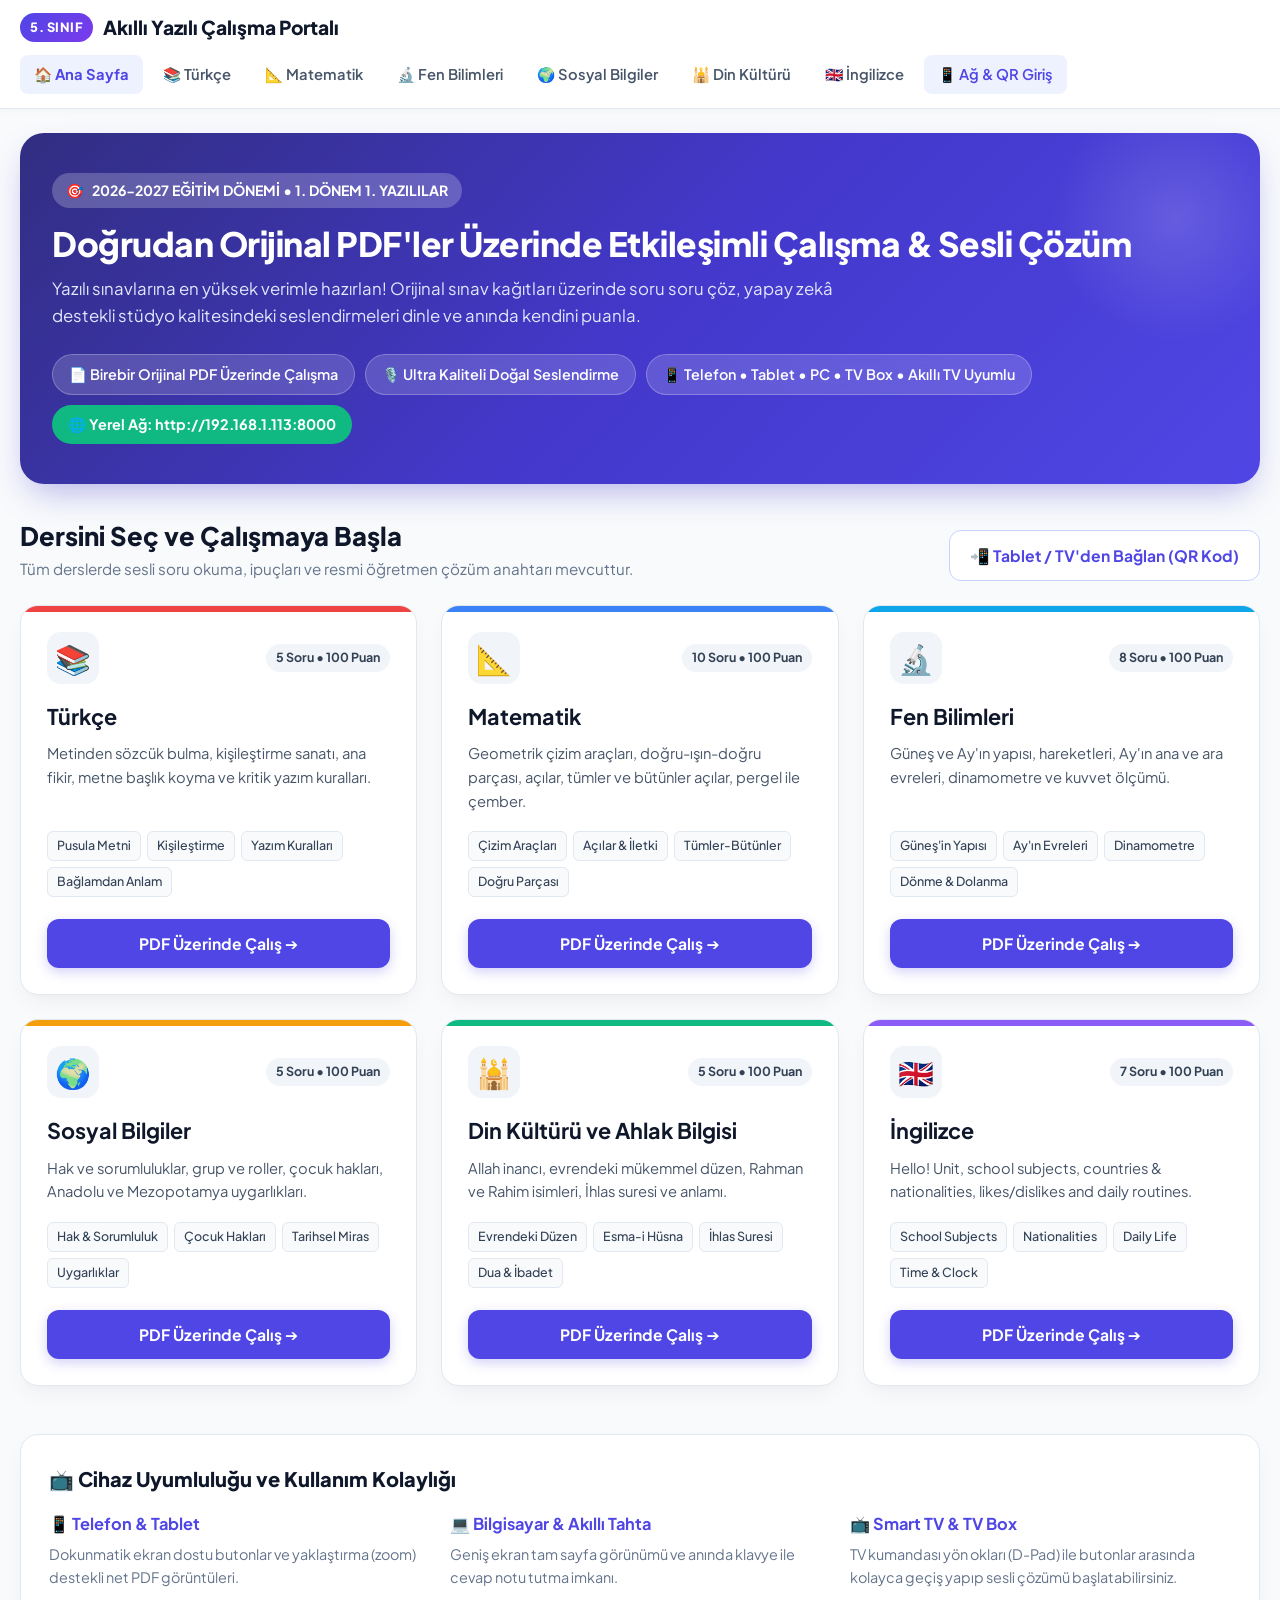
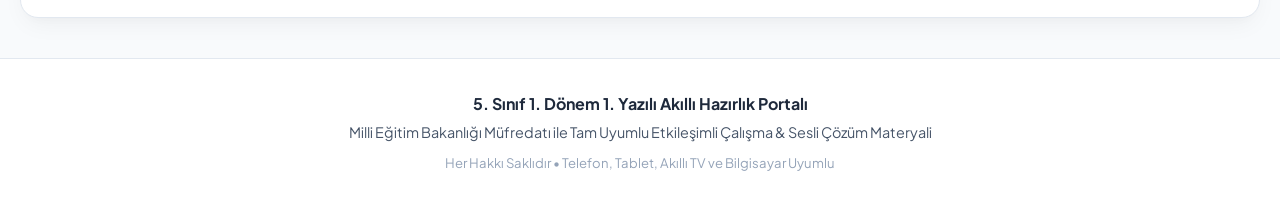
==== index.html @ d29bfb3f "Temiz ve ilk yukleme" ====
<!DOCTYPE html>
<html lang="tr">
<head>
  <meta charset="UTF-8">
  <meta name="viewport" content="width=device-width, initial-scale=1.0">
  <title>5. Sınıf 1. Dönem 1. Yazılı Akıllı Hazırlık Portalı</title>
  <link rel="stylesheet" href="assets/css/style.css">
  <link rel="preconnect" href="https://fonts.googleapis.com">
  <link rel="preconnect" href="https://fonts.gstatic.com" crossorigin>
  <link href="https://fonts.googleapis.com/css2?family=Plus+Jakarta+Sans:wght@400;500;600;700;800&display=swap" rel="stylesheet">
  <style>
    body {
      font-family: 'Plus Jakarta Sans', system-ui, sans-serif;
    }
  </style>
</head>
<body>

  <!-- Top Sticky Header -->
  <header class="site-header">
    <div class="nav-bar">
      <a href="index.html" class="brand-link">
        <span class="brand-badge">5. SINIF</span>
        <span>Akıllı Yazılı Çalışma Portalı</span>
      </a>
      <nav class="nav-links">
        <a href="index.html" class="nav-link active">🏠 Ana Sayfa</a>
        <a href="turkce.html" class="nav-link">📚 Türkçe</a>
        <a href="matematik.html" class="nav-link">📐 Matematik</a>
        <a href="fen-bilimleri.html" class="nav-link">🔬 Fen Bilimleri</a>
        <a href="sosyal-bilgiler.html" class="nav-link">🌍 Sosyal Bilgiler</a>
        <a href="din-kulturu.html" class="nav-link">🕌 Din Kültürü</a>
        <a href="ingilizce.html" class="nav-link">🇬🇧 İngilizce</a>
        <a href="qr_giris.html" class="nav-link" style="color: #4f46e5; background: #eef2ff;">📱 Ağ & QR Giriş</a>
      </nav>
    </div>
  </header>

  <main class="container">
    
    <!-- Hero Section -->
    <section class="hero">
      <div style="display: inline-flex; align-items: center; gap: 8px; background: rgba(255,255,255,0.22); padding: 6px 14px; border-radius: 20px; font-size: 0.88rem; font-weight: 700; margin-bottom: 14px;">
        <span>🎯</span> 2026-2027 EĞİTİM DÖNEMİ • 1. DÖNEM 1. YAZILILAR
      </div>
      <h1>Doğrudan Orijinal PDF'ler Üzerinde Etkileşimli Çalışma & Sesli Çözüm</h1>
      <p>Yazılı sınavlarına en yüksek verimle hazırlan! Orijinal sınav kağıtları üzerinde soru soru çöz, yapay zekâ destekli stüdyo kalitesindeki seslendirmeleri dinle ve anında kendini puanla.</p>
      
      <div class="hero-stats">
        <div class="stat-pill">📄 Birebir Orijinal PDF Üzerinde Çalışma</div>
        <div class="stat-pill">🎙️ Ultra Kaliteli Doğal Seslendirme</div>
        <div class="stat-pill">📱 Telefon • Tablet • PC • TV Box • Akıllı TV Uyumlu</div>
        <div class="stat-pill network">🌐 Yerel Ağ: http://192.168.1.113:8000</div>
      </div>
    </section>

    <!-- Subjects Section Title -->
    <div style="display: flex; justify-content: space-between; align-items: flex-end; margin-bottom: 24px; flex-wrap: wrap; gap: 12px;">
      <div>
        <h2 style="font-size: 1.6rem; color: #0f172a; font-weight: 800;">Dersini Seç ve Çalışmaya Başla</h2>
        <p style="color: #64748b; font-size: 0.95rem;">Tüm derslerde sesli soru okuma, ipuçları ve resmi öğretmen çözüm anahtarı mevcuttur.</p>
      </div>
      <a href="qr_giris.html" class="btn-start" style="background: white; color: #4f46e5; border: 1px solid #c7d2fe; box-shadow: none;">
        📲 Tablet / TV'den Bağlan (QR Kod)
      </a>
    </div>

    <!-- 6 Subject Cards Grid -->
    <div class="subject-grid">
      
      <!-- TÜRKÇE -->
      <div class="subject-card theme-turkce">
        <div class="card-top">
          <div class="card-icon">📚</div>
          <span class="card-badge">5 Soru • 100 Puan</span>
        </div>
        <h3>Türkçe</h3>
        <p>Metinden sözcük bulma, kişileştirme sanatı, ana fikir, metne başlık koyma ve kritik yazım kuralları.</p>
        <div class="topic-tags">
          <span class="tag">Pusula Metni</span>
          <span class="tag">Kişileştirme</span>
          <span class="tag">Yazım Kuralları</span>
          <span class="tag">Bağlamdan Anlam</span>
        </div>
        <a href="turkce.html" class="btn-start">PDF Üzerinde Çalış ➔</a>
      </div>

      <!-- MATEMATİK -->
      <div class="subject-card theme-mat">
        <div class="card-top">
          <div class="card-icon">📐</div>
          <span class="card-badge">10 Soru • 100 Puan</span>
        </div>
        <h3>Matematik</h3>
        <p>Geometrik çizim araçları, doğru-ışın-doğru parçası, açılar, tümler ve bütünler açılar, pergel ile çember.</p>
        <div class="topic-tags">
          <span class="tag">Çizim Araçları</span>
          <span class="tag">Açılar & İletki</span>
          <span class="tag">Tümler-Bütünler</span>
          <span class="tag">Doğru Parçası</span>
        </div>
        <a href="matematik.html" class="btn-start">PDF Üzerinde Çalış ➔</a>
      </div>

      <!-- FEN BİLİMLERİ -->
      <div class="subject-card theme-fen">
        <div class="card-top">
          <div class="card-icon">🔬</div>
          <span class="card-badge">8 Soru • 100 Puan</span>
        </div>
        <h3>Fen Bilimleri</h3>
        <p>Güneş ve Ay'ın yapısı, hareketleri, Ay'ın ana ve ara evreleri, dinamometre ve kuvvet ölçümü.</p>
        <div class="topic-tags">
          <span class="tag">Güneş'in Yapısı</span>
          <span class="tag">Ay'ın Evreleri</span>
          <span class="tag">Dinamometre</span>
          <span class="tag">Dönme & Dolanma</span>
        </div>
        <a href="fen-bilimleri.html" class="btn-start">PDF Üzerinde Çalış ➔</a>
      </div>

      <!-- SOSYAL BİLGİLER -->
      <div class="subject-card theme-sosyal">
        <div class="card-top">
          <div class="card-icon">🌍</div>
          <span class="card-badge">5 Soru • 100 Puan</span>
        </div>
        <h3>Sosyal Bilgiler</h3>
        <p>Hak ve sorumluluklar, grup ve roller, çocuk hakları, Anadolu ve Mezopotamya uygarlıkları.</p>
        <div class="topic-tags">
          <span class="tag">Hak & Sorumluluk</span>
          <span class="tag">Çocuk Hakları</span>
          <span class="tag">Tarihsel Miras</span>
          <span class="tag">Uygarlıklar</span>
        </div>
        <a href="sosyal-bilgiler.html" class="btn-start">PDF Üzerinde Çalış ➔</a>
      </div>

      <!-- DİN KÜLTÜRÜ -->
      <div class="subject-card theme-din">
        <div class="card-top">
          <div class="card-icon">🕌</div>
          <span class="card-badge">5 Soru • 100 Puan</span>
        </div>
        <h3>Din Kültürü ve Ahlak Bilgisi</h3>
        <p>Allah inancı, evrendeki mükemmel düzen, Rahman ve Rahim isimleri, İhlas suresi ve anlamı.</p>
        <div class="topic-tags">
          <span class="tag">Evrendeki Düzen</span>
          <span class="tag">Esma-i Hüsna</span>
          <span class="tag">İhlas Suresi</span>
          <span class="tag">Dua & İbadet</span>
        </div>
        <a href="din-kulturu.html" class="btn-start">PDF Üzerinde Çalış ➔</a>
      </div>

      <!-- İNGİLİZCE -->
      <div class="subject-card theme-ingilizce">
        <div class="card-top">
          <div class="card-icon">🇬🇧</div>
          <span class="card-badge">7 Soru • 100 Puan</span>
        </div>
        <h3>İngilizce</h3>
        <p>Hello! Unit, school subjects, countries & nationalities, likes/dislikes and daily routines.</p>
        <div class="topic-tags">
          <span class="tag">School Subjects</span>
          <span class="tag">Nationalities</span>
          <span class="tag">Daily Life</span>
          <span class="tag">Time & Clock</span>
        </div>
        <a href="ingilizce.html" class="btn-start">PDF Üzerinde Çalış ➔</a>
      </div>

    </div>

    <!-- Quick Features & Device Guidance Banner -->
    <div style="background: white; border-radius: 18px; padding: 28px; border: 1px solid #e2e8f0; margin-bottom: 40px; box-shadow: var(--card-shadow);">
      <h3 style="font-size: 1.25rem; color: #0f172a; margin-bottom: 16px; font-weight: 800;">📺 Cihaz Uyumluluğu ve Kullanım Kolaylığı</h3>
      <div style="display: grid; grid-template-columns: repeat(auto-fit, minmax(240px, 1fr)); gap: 20px;">
        <div>
          <h4 style="font-size: 1.02rem; color: #4f46e5; margin-bottom: 6px;">📱 Telefon & Tablet</h4>
          <p style="font-size: 0.9rem; color: #64748b;">Dokunmatik ekran dostu butonlar ve yaklaştırma (zoom) destekli net PDF görüntüleri.</p>
        </div>
        <div>
          <h4 style="font-size: 1.02rem; color: #4f46e5; margin-bottom: 6px;">💻 Bilgisayar & Akıllı Tahta</h4>
          <p style="font-size: 0.9rem; color: #64748b;">Geniş ekran tam sayfa görünümü ve anında klavye ile cevap notu tutma imkanı.</p>
        </div>
        <div>
          <h4 style="font-size: 1.02rem; color: #4f46e5; margin-bottom: 6px;">📺 Smart TV & TV Box</h4>
          <p style="font-size: 0.9rem; color: #64748b;">TV kumandası yön okları (D-Pad) ile butonlar arasında kolayca geçiş yapıp sesli çözümü başlatabilirsiniz.</p>
        </div>
      </div>
    </div>

  </main>

  <!-- Site Footer -->
  <footer class="site-footer">
    <div class="container">
      <p style="font-weight: 700; color: #1e293b; font-size: 1rem;">5. Sınıf 1. Dönem 1. Yazılı Akıllı Hazırlık Portalı</p>
      <p style="margin-top: 4px;">Milli Eğitim Bakanlığı Müfredatı ile Tam Uyumlu Etkileşimli Çalışma & Sesli Çözüm Materyali</p>
      <p style="margin-top: 8px; font-size: 0.82rem; color: #94a3b8;">Her Hakkı Saklıdır • Telefon, Tablet, Akıllı TV ve Bilgisayar Uyumlu</p>
    </div>
  </footer>

</body>
</html>
---- assets/css/style.css ----
/* Modern, Responsive & Universal Study Portal Styling (Mobile, Tablet, Desktop, Smart TV / TV Box) */
:root {
  --primary: #4f46e5;
  --primary-hover: #4338ca;
  --primary-light: #eef2ff;
  --slate-900: #0f172a;
  --slate-800: #1e293b;
  --slate-700: #334155;
  --slate-600: #475569;
  --slate-400: #94a3b8;
  --slate-200: #e2e8f0;
  --slate-100: #f1f5f9;
  --slate-50: #f8fafc;
  --success: #10b981;
  --success-dark: #059669;
  --warning: #f59e0b;
  --danger: #ef4444;
  --card-shadow: 0 10px 25px -5px rgba(0, 0, 0, 0.05), 0 8px 10px -6px rgba(0, 0, 0, 0.02);
  --card-shadow-hover: 0 20px 30px -10px rgba(79, 70, 229, 0.15), 0 10px 15px -5px rgba(0, 0, 0, 0.04);
  --radius-lg: 18px;
  --radius-md: 12px;
  --radius-sm: 8px;
}

* {
  box-sizing: border-box;
  margin: 0;
  padding: 0;
  -webkit-tap-highlight-color: transparent;
}

body {
  font-family: system-ui, -apple-system, BlinkMacSystemFont, 'Segoe UI', Roboto, Helvetica, Arial, sans-serif;
  background: #f8fafc;
  color: var(--slate-800);
  line-height: 1.6;
  min-height: 100vh;
  display: flex;
  flex-direction: column;
}

/* TV & Keyboard Focus styling */
a:focus-visible, button:focus-visible, textarea:focus-visible, input:focus-visible {
  outline: 4px solid #6366f1 !important;
  outline-offset: 3px !important;
  transform: scale(1.02);
  transition: transform 0.15s ease;
}

/* Container */
.container {
  width: 100%;
  max-width: 1280px;
  margin: 0 auto;
  padding: 0 20px;
}

/* Header */
.site-header {
  background: #ffffff;
  border-bottom: 1px solid var(--slate-200);
  position: sticky;
  top: 0;
  z-index: 100;
  box-shadow: 0 2px 8px rgba(0,0,0,0.03);
  backdrop-filter: blur(8px);
}

.nav-bar {
  display: flex;
  align-items: center;
  justify-content: space-between;
  padding: 12px 20px;
  max-width: 1280px;
  margin: 0 auto;
  flex-wrap: wrap;
  gap: 12px;
}

.brand-link {
  display: flex;
  align-items: center;
  gap: 10px;
  text-decoration: none;
  font-size: 1.2rem;
  font-weight: 800;
  color: var(--slate-900);
}

.brand-badge {
  background: linear-gradient(135deg, #4f46e5, #7c3aed);
  color: white;
  padding: 4px 10px;
  border-radius: 20px;
  font-size: 0.8rem;
  font-weight: 800;
  letter-spacing: 0.5px;
}

.nav-links {
  display: flex;
  align-items: center;
  gap: 6px;
  overflow-x: auto;
  padding-bottom: 2px;
  max-width: 100%;
}

.nav-link {
  text-decoration: none;
  color: var(--slate-600);
  padding: 8px 14px;
  border-radius: var(--radius-sm);
  font-weight: 600;
  font-size: 0.92rem;
  transition: all 0.2s ease;
  white-space: nowrap;
  display: inline-flex;
  align-items: center;
  gap: 6px;
}

.nav-link:hover {
  background: var(--slate-100);
  color: var(--primary);
}

.nav-link.active {
  background: var(--primary-light);
  color: var(--primary);
  font-weight: 700;
}

/* Hero Section */
.hero {
  background: linear-gradient(135deg, #312e81 0%, #4338ca 50%, #4f46e5 100%);
  color: white;
  border-radius: 24px;
  padding: 40px 32px;
  margin: 24px 0 32px;
  box-shadow: 0 15px 35px -10px rgba(67, 56, 202, 0.4);
  position: relative;
  overflow: hidden;
}

.hero::after {
  content: '';
  position: absolute;
  top: -40px;
  right: -40px;
  width: 250px;
  height: 250px;
  background: radial-gradient(circle, rgba(255,255,255,0.15) 0%, transparent 70%);
  border-radius: 50%;
  pointer-events: none;
}

.hero h1 {
  font-size: 2.1rem;
  font-weight: 800;
  line-height: 1.25;
  margin-bottom: 12px;
  letter-spacing: -0.5px;
}

.hero p {
  font-size: 1.05rem;
  color: #e0e7ff;
  max-width: 800px;
  line-height: 1.6;
}

.hero-stats {
  display: flex;
  flex-wrap: wrap;
  gap: 10px;
  margin-top: 24px;
}

.stat-pill {
  background: rgba(255, 255, 255, 0.16);
  border: 1px solid rgba(255, 255, 255, 0.25);
  backdrop-filter: blur(10px);
  padding: 8px 16px;
  border-radius: 30px;
  font-size: 0.9rem;
  font-weight: 600;
  display: flex;
  align-items: center;
  gap: 6px;
}

.stat-pill.network {
  background: #10b981;
  color: white;
  border: none;
  font-weight: 700;
}

/* Subject Grid */
.subject-grid {
  display: grid;
  grid-template-columns: repeat(auto-fit, minmax(340px, 1fr));
  gap: 24px;
  margin-bottom: 48px;
}

.subject-card {
  background: white;
  border-radius: var(--radius-lg);
  padding: 26px;
  border: 1px solid var(--slate-200);
  box-shadow: var(--card-shadow);
  display: flex;
  flex-direction: column;
  transition: all 0.25s cubic-bezier(0.16, 1, 0.3, 1);
  position: relative;
  overflow: hidden;
}

.subject-card::before {
  content: '';
  position: absolute;
  top: 0;
  left: 0;
  right: 0;
  height: 6px;
  background: var(--primary);
}

.subject-card.theme-fen::before { background: #0ea5e9; }
.subject-card.theme-mat::before { background: #3b82f6; }
.subject-card.theme-turkce::before { background: #ef4444; }
.subject-card.theme-sosyal::before { background: #f59e0b; }
.subject-card.theme-din::before { background: #10b981; }
.subject-card.theme-ingilizce::before { background: #8b5cf6; }

.subject-card:hover {
  transform: translateY(-5px);
  box-shadow: var(--card-shadow-hover);
  border-color: #cbd5e1;
}

.card-top {
  display: flex;
  align-items: center;
  justify-content: space-between;
  margin-bottom: 16px;
}

.card-icon {
  width: 52px;
  height: 52px;
  border-radius: 14px;
  background: var(--slate-100);
  display: flex;
  align-items: center;
  justify-content: center;
  font-size: 1.8rem;
}

.card-badge {
  background: var(--slate-100);
  color: var(--slate-700);
  padding: 4px 10px;
  border-radius: 20px;
  font-size: 0.78rem;
  font-weight: 700;
}

.subject-card h3 {
  font-size: 1.35rem;
  color: var(--slate-900);
  margin-bottom: 8px;
  font-weight: 700;
}

.subject-card p {
  color: var(--slate-600);
  font-size: 0.92rem;
  margin-bottom: 18px;
  flex-grow: 1;
}

.topic-tags {
  display: flex;
  flex-wrap: wrap;
  gap: 6px;
  margin-bottom: 22px;
}

.tag {
  background: var(--slate-50);
  border: 1px solid var(--slate-200);
  padding: 4px 9px;
  border-radius: 6px;
  font-size: 0.78rem;
  color: var(--slate-700);
  font-weight: 500;
}

.btn-start {
  display: inline-flex;
  align-items: center;
  justify-content: center;
  gap: 8px;
  background: var(--primary);
  color: white;
  text-decoration: none;
  padding: 12px 20px;
  border-radius: var(--radius-md);
  font-weight: 700;
  font-size: 0.98rem;
  transition: all 0.2s ease;
  box-shadow: 0 4px 12px rgba(79, 70, 229, 0.25);
}

.btn-start:hover {
  background: var(--primary-hover);
  transform: translateY(-1px);
  box-shadow: 0 6px 16px rgba(79, 70, 229, 0.35);
}

/* Master Audio Bar */
.audio-bar {
  background: white;
  border-radius: var(--radius-lg);
  padding: 16px 24px;
  margin-bottom: 24px;
  border: 1px solid var(--slate-200);
  box-shadow: var(--card-shadow);
  display: flex;
  align-items: center;
  justify-content: space-between;
  flex-wrap: wrap;
  gap: 16px;
}

.audio-bar.speaking {
  border-color: #6366f1;
  background: linear-gradient(to right, #ffffff, #f5f3ff);
}

.audio-bar-info {
  display: flex;
  align-items: center;
  gap: 14px;
}

.audio-icon-pulse {
  width: 44px;
  height: 44px;
  border-radius: 12px;
  background: var(--primary-light);
  color: var(--primary);
  display: flex;
  align-items: center;
  justify-content: center;
  font-size: 1.4rem;
}

.audio-controls {
  display: flex;
  align-items: center;
  gap: 8px;
  flex-wrap: wrap;
}

.btn-audio {
  background: var(--slate-100);
  color: var(--slate-800);
  border: 1px solid var(--slate-200);
  padding: 9px 16px;
  border-radius: var(--radius-sm);
  font-weight: 600;
  font-size: 0.88rem;
  cursor: pointer;
  transition: all 0.15s ease;
  display: inline-flex;
  align-items: center;
  gap: 6px;
}

.btn-audio:hover {
  background: var(--slate-200);
}

.btn-audio.primary {
  background: var(--primary);
  color: white;
  border-color: var(--primary);
}

.btn-audio.primary:hover {
  background: var(--primary-hover);
}

/* Tabs */
.tabs-nav {
  display: flex;
  gap: 8px;
  border-bottom: 2px solid var(--slate-200);
  margin-bottom: 24px;
  overflow-x: auto;
}

.tab-btn {
  background: none;
  border: none;
  padding: 12px 20px;
  font-size: 1rem;
  font-weight: 700;
  color: var(--slate-600);
  cursor: pointer;
  position: relative;
  transition: all 0.2s ease;
  white-space: nowrap;
}

.tab-btn:hover {
  color: var(--primary);
}

.tab-btn.active {
  color: var(--primary);
}

.tab-btn.active::after {
  content: '';
  position: absolute;
  bottom: -2px;
  left: 0;
  right: 0;
  height: 3px;
  background: var(--primary);
  border-radius: 3px 3px 0 0;
}

.tab-pane {
  display: none;
}

.tab-pane.active {
  display: block;
}

/* Lesson Header & Score Box */
.lesson-header {
  display: flex;
  align-items: center;
  justify-content: space-between;
  margin: 24px 0;
  flex-wrap: wrap;
  gap: 16px;
}

.lesson-info h1 {
  font-size: 1.8rem;
  font-weight: 800;
  color: var(--slate-900);
  display: flex;
  align-items: center;
  gap: 10px;
}

.lesson-info p {
  color: var(--slate-600);
  font-size: 0.95rem;
  margin-top: 4px;
}

.score-box {
  background: white;
  border: 1px solid var(--slate-200);
  border-radius: var(--radius-md);
  padding: 12px 20px;
  text-align: center;
  box-shadow: var(--card-shadow);
  min-width: 140px;
}

.score-val {
  font-size: 1.8rem;
  font-weight: 800;
  color: var(--primary);
  line-height: 1;
}

.score-lbl {
  font-size: 0.78rem;
  font-weight: 600;
  color: var(--slate-600);
  margin-top: 4px;
}

/* PDF INTERACTIVE VIEWER & OVERLAY */
.interactive-pdf-container {
  display: flex;
  flex-direction: column;
  gap: 36px;
  margin-bottom: 40px;
}

.pdf-interactive-page {
  background: white;
  border-radius: var(--radius-lg);
  border: 1px solid var(--slate-200);
  box-shadow: 0 10px 30px rgba(0,0,0,0.06);
  overflow: hidden;
}

.page-banner {
  background: var(--slate-900);
  color: white;
  padding: 12px 20px;
  display: flex;
  justify-content: space-between;
  align-items: center;
  font-weight: 700;
  font-size: 0.95rem;
}

.pdf-image-wrap {
  position: relative;
  width: 100%;
  background: #f1f5f9;
  text-align: center;
  line-height: 0;
}

.pdf-image-wrap img {
  width: 100%;
  height: auto;
  display: block;
  user-select: none;
}

/* Question Action Strip under/on PDF */
.pdf-question-controls {
  background: #ffffff;
  border-top: 1px solid var(--slate-200);
  padding: 16px 20px;
  display: flex;
  flex-direction: column;
  gap: 12px;
}

.q-strip-header {
  display: flex;
  align-items: center;
  justify-content: space-between;
  flex-wrap: wrap;
  gap: 8px;
}

.q-strip-title {
  font-size: 1.05rem;
  font-weight: 700;
  color: var(--slate-900);
  display: flex;
  align-items: center;
  gap: 8px;
}

.q-strip-actions {
  display: flex;
  align-items: center;
  gap: 8px;
  flex-wrap: wrap;
}

.btn-q-action {
  background: var(--slate-100);
  color: var(--slate-700);
  border: 1px solid var(--slate-200);
  padding: 8px 14px;
  border-radius: 8px;
  font-size: 0.88rem;
  font-weight: 600;
  cursor: pointer;
  transition: all 0.15s ease;
  display: inline-flex;
  align-items: center;
  gap: 6px;
}

.btn-q-action:hover {
  background: var(--slate-200);
  color: var(--slate-900);
}

.btn-q-action.audio-play {
  background: #eef2ff;
  color: #4f46e5;
  border-color: #c7d2fe;
}

.btn-q-action.audio-play:hover {
  background: #e0e7ff;
}

.btn-q-action.solution-btn {
  background: #ecfdf5;
  color: #059669;
  border-color: #a7f3d0;
}

.btn-q-action.solution-btn:hover {
  background: #d1fae5;
}

.student-input-box {
  width: 100%;
  padding: 12px 14px;
  border-radius: 8px;
  border: 1px solid var(--slate-300);
  font-family: inherit;
  font-size: 0.95rem;
  background: var(--slate-50);
  resize: vertical;
  min-height: 50px;
}

.student-input-box:focus {
  background: white;
  border-color: var(--primary);
}

.q-solution-reveal {
  display: none;
  background: #f0fdf4;
  border: 1px solid #bbf7d0;
  border-radius: 8px;
  padding: 14px 18px;
  color: #166534;
  font-size: 0.92rem;
  line-height: 1.6;
}

.q-solution-reveal.show {
  display: block;
  animation: fadeIn 0.2s ease-in;
}

@keyframes fadeIn {
  from { opacity: 0; transform: translateY(-4px); }
  to { opacity: 1; transform: translateY(0); }
}

/* Question Cards (Traditional View) */
.question-card {
  background: white;
  border-radius: var(--radius-lg);
  border: 1px solid var(--slate-200);
  padding: 24px;
  margin-bottom: 24px;
  box-shadow: var(--card-shadow);
  transition: border-color 0.2s ease;
}

.question-card.active-reading {
  border-color: var(--primary);
  box-shadow: 0 0 0 3px rgba(79, 70, 229, 0.15);
}

.q-header {
  display: flex;
  justify-content: space-between;
  align-items: center;
  margin-bottom: 12px;
}

.q-badge {
  background: var(--primary-light);
  color: var(--primary);
  padding: 4px 12px;
  border-radius: 20px;
  font-size: 0.82rem;
  font-weight: 700;
}

.q-points {
  font-weight: 700;
  color: var(--slate-600);
  font-size: 0.88rem;
}

.q-text {
  font-size: 1.05rem;
  color: var(--slate-800);
  margin-bottom: 16px;
  line-height: 1.6;
}

.q-actions {
  display: flex;
  gap: 8px;
  flex-wrap: wrap;
  margin-top: 14px;
}

.btn-q {
  padding: 8px 14px;
  border-radius: var(--radius-sm);
  font-weight: 600;
  font-size: 0.86rem;
  border: 1px solid var(--slate-200);
  background: var(--slate-100);
  cursor: pointer;
  transition: all 0.15s ease;
}

.btn-q:hover {
  background: var(--slate-200);
}

.btn-q-audio {
  background: var(--primary-light);
  color: var(--primary);
  border-color: #c7d2fe;
}

.solution-box {
  display: none;
  background: #f0fdf4;
  border: 1px solid #bbf7d0;
  border-radius: 8px;
  padding: 14px;
  margin-top: 14px;
  color: #166534;
}

.solution-box.show {
  display: block;
}

.hint-box {
  display: none;
  background: #fffbeb;
  border: 1px solid #fde68a;
  border-radius: 8px;
  padding: 12px;
  margin-top: 12px;
  color: #92400e;
  font-size: 0.9rem;
}

.hint-box.show {
  display: block;
}

.self-grading {
  display: flex;
  align-items: center;
  gap: 8px;
  margin-top: 16px;
  padding-top: 14px;
  border-top: 1px dashed var(--slate-200);
  font-size: 0.88rem;
}

.grade-btn {
  border: 1px solid var(--slate-300);
  background: white;
  padding: 6px 12px;
  border-radius: 6px;
  font-weight: 600;
  cursor: pointer;
}

.grade-btn.full:hover, .grade-btn.active-full {
  background: #ecfdf5;
  color: #059669;
  border-color: #10b981;
}

.grade-btn.half:hover, .grade-btn.active-half {
  background: #fffbeb;
  color: #d97706;
  border-color: #f59e0b;
}

.grade-btn.zero:hover, .grade-btn.active-zero {
  background: #fef2f2;
  color: #dc2626;
  border-color: #ef4444;
}

/* Summary Cards */
.summary-cards {
  display: flex;
  flex-direction: column;
  gap: 16px;
}

.summary-card {
  background: white;
  border-radius: var(--radius-md);
  border: 1px solid var(--slate-200);
  padding: 20px;
  box-shadow: var(--card-shadow);
}

.summary-card h4 {
  color: var(--primary);
  margin-bottom: 10px;
  font-size: 1.1rem;
}

.summary-card ul {
  padding-left: 20px;
  display: flex;
  flex-direction: column;
  gap: 8px;
  font-size: 0.95rem;
}

/* Modals */
.modal-overlay {
  position: fixed;
  inset: 0;
  background: rgba(15, 23, 42, 0.6);
  backdrop-filter: blur(4px);
  display: none;
  align-items: center;
  justify-content: center;
  z-index: 1000;
  padding: 20px;
}

.modal-overlay.show {
  display: flex;
}

.modal-content {
  background: white;
  border-radius: 20px;
  max-width: 480px;
  width: 100%;
  padding: 32px;
  text-align: center;
  box-shadow: 0 25px 50px -12px rgba(0, 0, 0, 0.25);
}

.modal-score {
  font-size: 4rem;
  font-weight: 900;
  color: var(--primary);
  line-height: 1;
  margin: 16px 0 8px;
}

.btn-modal {
  background: var(--primary);
  color: white;
  border: none;
  padding: 12px 24px;
  border-radius: var(--radius-md);
  font-weight: 700;
  font-size: 1rem;
  cursor: pointer;
  margin-top: 20px;
  width: 100%;
}

/* Footer */
.site-footer {
  margin-top: auto;
  background: white;
  border-top: 1px solid var(--slate-200);
  padding: 32px 0;
  text-align: center;
  color: var(--slate-600);
  font-size: 0.9rem;
}

/* Responsive Breakpoints (Phone, Tablet, Smart TV) */
@media (max-width: 768px) {
  .hero {
    padding: 28px 20px;
    border-radius: 18px;
  }
  .hero h1 {
    font-size: 1.6rem;
  }
  .subject-grid {
    grid-template-columns: 1fr;
  }
  .audio-bar {
    flex-direction: column;
    align-items: flex-start;
  }
  .audio-controls {
    width: 100%;
    justify-content: space-between;
  }
}

/* Smart TV & Large Screen optimization (TV Box, Android TV, Big Screens) */
@media (min-width: 1400px) {
  .container {
    max-width: 1440px;
  }
  body {
    font-size: 18px;
  }
  .btn-start, .btn-q-action, .tab-btn {
    font-size: 1.1rem;
    padding: 14px 24px;
  }
  .hero h1 {
    font-size: 2.6rem;
  }
}
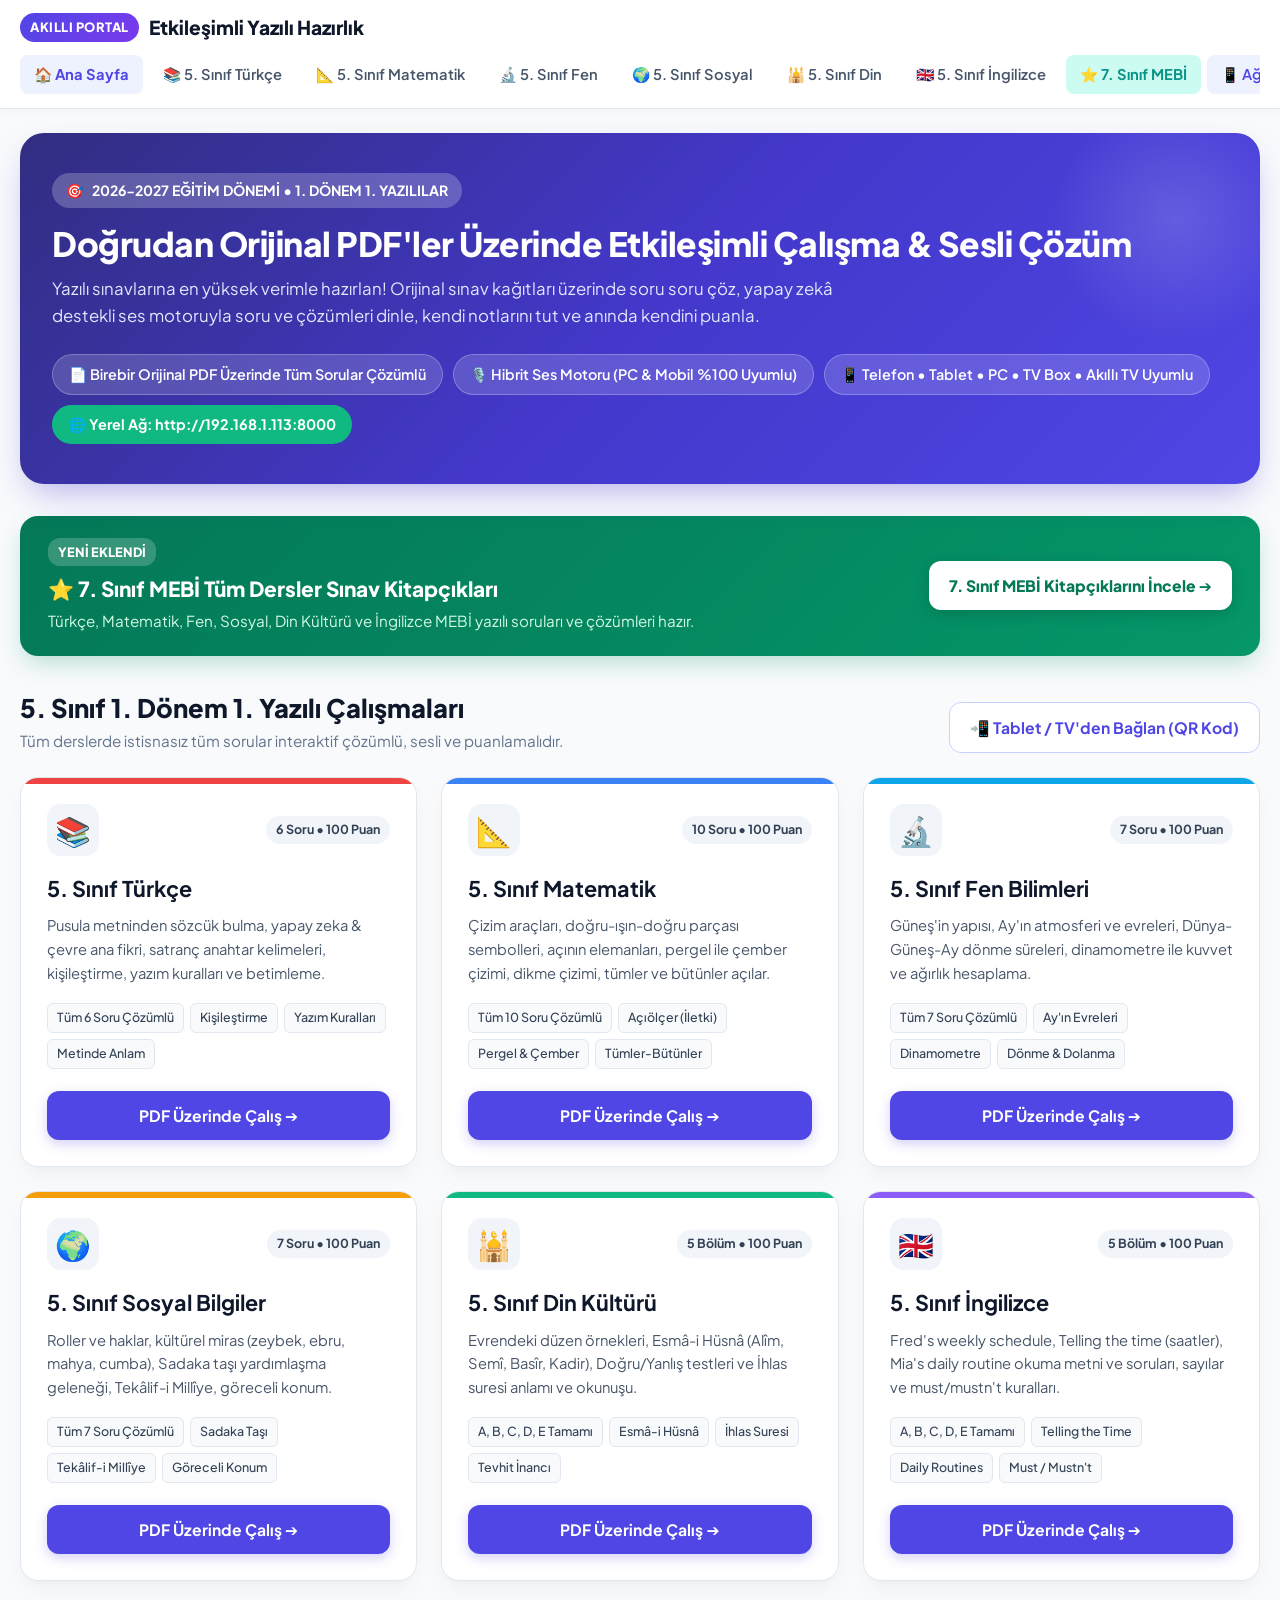
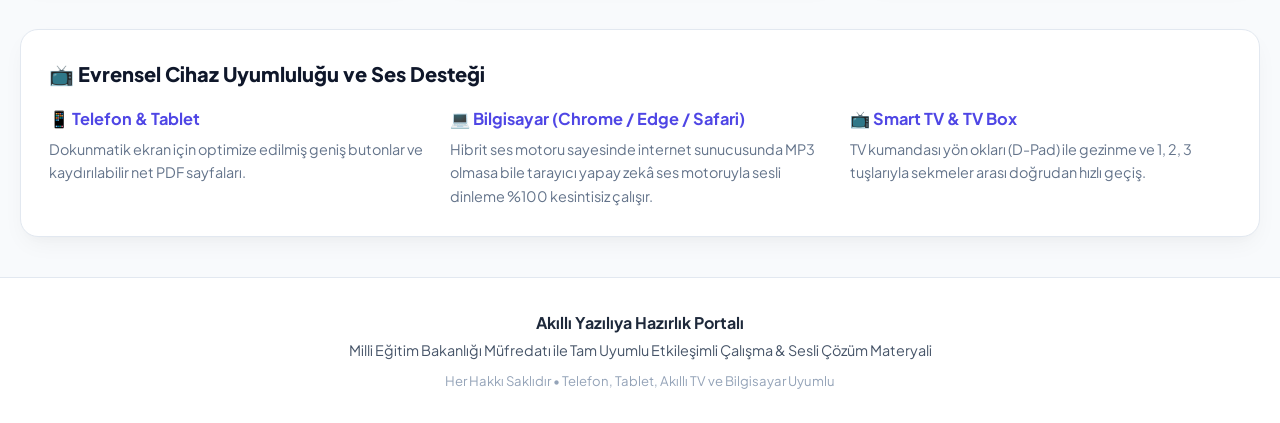
==== commit 7cf94230: "Ders icerikleri ve sayfalar guncellendi" ====
--- a/index.html
+++ b/index.html
@@ -3,7 +3,7 @@
 <head>
   <meta charset="UTF-8">
   <meta name="viewport" content="width=device-width, initial-scale=1.0">
-  <title>5. Sınıf 1. Dönem 1. Yazılı Akıllı Hazırlık Portalı</title>
+  <title>5. Sınıf & 7. Sınıf Akıllı Yazılıya Hazırlık Portalı</title>
   <link rel="stylesheet" href="assets/css/style.css">
   <link rel="preconnect" href="https://fonts.googleapis.com">
   <link rel="preconnect" href="https://fonts.gstatic.com" crossorigin>
@@ -20,18 +20,19 @@
   <header class="site-header">
     <div class="nav-bar">
       <a href="index.html" class="brand-link">
-        <span class="brand-badge">5. SINIF</span>
-        <span>Akıllı Yazılı Çalışma Portalı</span>
+        <span class="brand-badge">AKILLI PORTAL</span>
+        <span>Etkileşimli Yazılı Hazırlık</span>
       </a>
       <nav class="nav-links">
         <a href="index.html" class="nav-link active">🏠 Ana Sayfa</a>
-        <a href="turkce.html" class="nav-link">📚 Türkçe</a>
-        <a href="matematik.html" class="nav-link">📐 Matematik</a>
-        <a href="fen-bilimleri.html" class="nav-link">🔬 Fen Bilimleri</a>
-        <a href="sosyal-bilgiler.html" class="nav-link">🌍 Sosyal Bilgiler</a>
-        <a href="din-kulturu.html" class="nav-link">🕌 Din Kültürü</a>
-        <a href="ingilizce.html" class="nav-link">🇬🇧 İngilizce</a>
-        <a href="qr_giris.html" class="nav-link" style="color: #4f46e5; background: #eef2ff;">📱 Ağ & QR Giriş</a>
+        <a href="turkce.html" class="nav-link">📚 5. Sınıf Türkçe</a>
+        <a href="matematik.html" class="nav-link">📐 5. Sınıf Matematik</a>
+        <a href="fen-bilimleri.html" class="nav-link">🔬 5. Sınıf Fen</a>
+        <a href="sosyal-bilgiler.html" class="nav-link">🌍 5. Sınıf Sosyal</a>
+        <a href="din-kulturu.html" class="nav-link">🕌 5. Sınıf Din</a>
+        <a href="ingilizce.html" class="nav-link">🇬🇧 5. Sınıf İngilizce</a>
+        <a href="mebi-sorulari.html" class="nav-link" style="color: #0d9488; background: #ccfbf1; font-weight: 700;">⭐ 7. Sınıf MEBİ</a>
+        <a href="qr_giris.html" class="nav-link" style="color: #4f46e5; background: #eef2ff;">📱 Ağ / TV Giriş</a>
       </nav>
     </div>
   </header>
@@ -44,21 +45,33 @@
         <span>🎯</span> 2026-2027 EĞİTİM DÖNEMİ • 1. DÖNEM 1. YAZILILAR
       </div>
       <h1>Doğrudan Orijinal PDF'ler Üzerinde Etkileşimli Çalışma & Sesli Çözüm</h1>
-      <p>Yazılı sınavlarına en yüksek verimle hazırlan! Orijinal sınav kağıtları üzerinde soru soru çöz, yapay zekâ destekli stüdyo kalitesindeki seslendirmeleri dinle ve anında kendini puanla.</p>
+      <p>Yazılı sınavlarına en yüksek verimle hazırlan! Orijinal sınav kağıtları üzerinde soru soru çöz, yapay zekâ destekli ses motoruyla soru ve çözümleri dinle, kendi notlarını tut ve anında kendini puanla.</p>
       
       <div class="hero-stats">
-        <div class="stat-pill">📄 Birebir Orijinal PDF Üzerinde Çalışma</div>
-        <div class="stat-pill">🎙️ Ultra Kaliteli Doğal Seslendirme</div>
+        <div class="stat-pill">📄 Birebir Orijinal PDF Üzerinde Tüm Sorular Çözümlü</div>
+        <div class="stat-pill">🎙️ Hibrit Ses Motoru (PC & Mobil %100 Uyumlu)</div>
         <div class="stat-pill">📱 Telefon • Tablet • PC • TV Box • Akıllı TV Uyumlu</div>
         <div class="stat-pill network">🌐 Yerel Ağ: http://192.168.1.113:8000</div>
       </div>
     </section>
 
-    <!-- Subjects Section Title -->
+    <!-- MEBİ 7. Sınıf Özel Duyuru Bannerı -->
+    <div style="background: linear-gradient(135deg, #047857 0%, #059669 100%); color: white; border-radius: 18px; padding: 22px 28px; margin-bottom: 32px; display: flex; justify-content: space-between; align-items: center; flex-wrap: wrap; gap: 16px; box-shadow: 0 10px 25px -5px rgba(5, 150, 105, 0.3);">
+      <div>
+        <div style="display: inline-block; background: rgba(255,255,255,0.2); padding: 4px 10px; border-radius: 12px; font-size: 0.8rem; font-weight: 800; margin-bottom: 6px;">YENİ EKLENDİ</div>
+        <h3 style="font-size: 1.3rem; font-weight: 800; margin-bottom: 4px;">⭐ 7. Sınıf MEBİ Tüm Dersler Sınav Kitapçıkları</h3>
+        <p style="font-size: 0.95rem; color: #d1fae5;">Türkçe, Matematik, Fen, Sosyal, Din Kültürü ve İngilizce MEBİ yazılı soruları ve çözümleri hazır.</p>
+      </div>
+      <a href="mebi-sorulari.html" class="btn-start" style="background: white; color: #047857; font-weight: 800; box-shadow: 0 4px 14px rgba(0,0,0,0.15);">
+        7. Sınıf MEBİ Kitapçıklarını İncele ➔
+      </a>
+    </div>
+
+    <!-- 5. Sınıf Başlık -->
     <div style="display: flex; justify-content: space-between; align-items: flex-end; margin-bottom: 24px; flex-wrap: wrap; gap: 12px;">
       <div>
-        <h2 style="font-size: 1.6rem; color: #0f172a; font-weight: 800;">Dersini Seç ve Çalışmaya Başla</h2>
-        <p style="color: #64748b; font-size: 0.95rem;">Tüm derslerde sesli soru okuma, ipuçları ve resmi öğretmen çözüm anahtarı mevcuttur.</p>
+        <h2 style="font-size: 1.6rem; color: #0f172a; font-weight: 800;">5. Sınıf 1. Dönem 1. Yazılı Çalışmaları</h2>
+        <p style="color: #64748b; font-size: 0.95rem;">Tüm derslerde istisnasız tüm sorular interaktif çözümlü, sesli ve puanlamalıdır.</p>
       </div>
       <a href="qr_giris.html" class="btn-start" style="background: white; color: #4f46e5; border: 1px solid #c7d2fe; box-shadow: none;">
         📲 Tablet / TV'den Bağlan (QR Kod)
@@ -72,15 +85,15 @@
       <div class="subject-card theme-turkce">
         <div class="card-top">
           <div class="card-icon">📚</div>
-          <span class="card-badge">5 Soru • 100 Puan</span>
-        </div>
-        <h3>Türkçe</h3>
-        <p>Metinden sözcük bulma, kişileştirme sanatı, ana fikir, metne başlık koyma ve kritik yazım kuralları.</p>
-        <div class="topic-tags">
-          <span class="tag">Pusula Metni</span>
+          <span class="card-badge">6 Soru • 100 Puan</span>
+        </div>
+        <h3>5. Sınıf Türkçe</h3>
+        <p>Pusula metninden sözcük bulma, yapay zeka & çevre ana fikri, satranç anahtar kelimeleri, kişileştirme, yazım kuralları ve betimleme.</p>
+        <div class="topic-tags">
+          <span class="tag">Tüm 6 Soru Çözümlü</span>
           <span class="tag">Kişileştirme</span>
           <span class="tag">Yazım Kuralları</span>
-          <span class="tag">Bağlamdan Anlam</span>
+          <span class="tag">Metinde Anlam</span>
         </div>
         <a href="turkce.html" class="btn-start">PDF Üzerinde Çalış ➔</a>
       </div>
@@ -91,13 +104,13 @@
           <div class="card-icon">📐</div>
           <span class="card-badge">10 Soru • 100 Puan</span>
         </div>
-        <h3>Matematik</h3>
-        <p>Geometrik çizim araçları, doğru-ışın-doğru parçası, açılar, tümler ve bütünler açılar, pergel ile çember.</p>
-        <div class="topic-tags">
-          <span class="tag">Çizim Araçları</span>
-          <span class="tag">Açılar & İletki</span>
+        <h3>5. Sınıf Matematik</h3>
+        <p>Çizim araçları, doğru-ışın-doğru parçası sembolleri, açının elemanları, pergel ile çember çizimi, dikme çizimi, tümler ve bütünler açılar.</p>
+        <div class="topic-tags">
+          <span class="tag">Tüm 10 Soru Çözümlü</span>
+          <span class="tag">Açıölçer (İletki)</span>
+          <span class="tag">Pergel & Çember</span>
           <span class="tag">Tümler-Bütünler</span>
-          <span class="tag">Doğru Parçası</span>
         </div>
         <a href="matematik.html" class="btn-start">PDF Üzerinde Çalış ➔</a>
       </div>
@@ -106,12 +119,12 @@
       <div class="subject-card theme-fen">
         <div class="card-top">
           <div class="card-icon">🔬</div>
-          <span class="card-badge">8 Soru • 100 Puan</span>
-        </div>
-        <h3>Fen Bilimleri</h3>
-        <p>Güneş ve Ay'ın yapısı, hareketleri, Ay'ın ana ve ara evreleri, dinamometre ve kuvvet ölçümü.</p>
-        <div class="topic-tags">
-          <span class="tag">Güneş'in Yapısı</span>
+          <span class="card-badge">7 Soru • 100 Puan</span>
+        </div>
+        <h3>5. Sınıf Fen Bilimleri</h3>
+        <p>Güneş'in yapısı, Ay'ın atmosferi ve evreleri, Dünya-Güneş-Ay dönme süreleri, dinamometre ile kuvvet ve ağırlık hesaplama.</p>
+        <div class="topic-tags">
+          <span class="tag">Tüm 7 Soru Çözümlü</span>
           <span class="tag">Ay'ın Evreleri</span>
           <span class="tag">Dinamometre</span>
           <span class="tag">Dönme & Dolanma</span>
@@ -123,15 +136,15 @@
       <div class="subject-card theme-sosyal">
         <div class="card-top">
           <div class="card-icon">🌍</div>
-          <span class="card-badge">5 Soru • 100 Puan</span>
-        </div>
-        <h3>Sosyal Bilgiler</h3>
-        <p>Hak ve sorumluluklar, grup ve roller, çocuk hakları, Anadolu ve Mezopotamya uygarlıkları.</p>
-        <div class="topic-tags">
-          <span class="tag">Hak & Sorumluluk</span>
-          <span class="tag">Çocuk Hakları</span>
-          <span class="tag">Tarihsel Miras</span>
-          <span class="tag">Uygarlıklar</span>
+          <span class="card-badge">7 Soru • 100 Puan</span>
+        </div>
+        <h3>5. Sınıf Sosyal Bilgiler</h3>
+        <p>Roller ve haklar, kültürel miras (zeybek, ebru, mahya, cumba), Sadaka taşı yardımlaşma geleneği, Tekâlif-i Millîye, göreceli konum.</p>
+        <div class="topic-tags">
+          <span class="tag">Tüm 7 Soru Çözümlü</span>
+          <span class="tag">Sadaka Taşı</span>
+          <span class="tag">Tekâlif-i Millîye</span>
+          <span class="tag">Göreceli Konum</span>
         </div>
         <a href="sosyal-bilgiler.html" class="btn-start">PDF Üzerinde Çalış ➔</a>
       </div>
@@ -140,15 +153,15 @@
       <div class="subject-card theme-din">
         <div class="card-top">
           <div class="card-icon">🕌</div>
-          <span class="card-badge">5 Soru • 100 Puan</span>
-        </div>
-        <h3>Din Kültürü ve Ahlak Bilgisi</h3>
-        <p>Allah inancı, evrendeki mükemmel düzen, Rahman ve Rahim isimleri, İhlas suresi ve anlamı.</p>
-        <div class="topic-tags">
-          <span class="tag">Evrendeki Düzen</span>
-          <span class="tag">Esma-i Hüsna</span>
+          <span class="card-badge">5 Bölüm • 100 Puan</span>
+        </div>
+        <h3>5. Sınıf Din Kültürü</h3>
+        <p>Evrendeki düzen örnekleri, Esmâ-i Hüsnâ (Alîm, Semî, Basîr, Kadir), Doğru/Yanlış testleri ve İhlas suresi anlamı ve okunuşu.</p>
+        <div class="topic-tags">
+          <span class="tag">A, B, C, D, E Tamamı</span>
+          <span class="tag">Esmâ-i Hüsnâ</span>
           <span class="tag">İhlas Suresi</span>
-          <span class="tag">Dua & İbadet</span>
+          <span class="tag">Tevhit İnancı</span>
         </div>
         <a href="din-kulturu.html" class="btn-start">PDF Üzerinde Çalış ➔</a>
       </div>
@@ -157,36 +170,36 @@
       <div class="subject-card theme-ingilizce">
         <div class="card-top">
           <div class="card-icon">🇬🇧</div>
-          <span class="card-badge">7 Soru • 100 Puan</span>
-        </div>
-        <h3>İngilizce</h3>
-        <p>Hello! Unit, school subjects, countries & nationalities, likes/dislikes and daily routines.</p>
-        <div class="topic-tags">
-          <span class="tag">School Subjects</span>
-          <span class="tag">Nationalities</span>
-          <span class="tag">Daily Life</span>
-          <span class="tag">Time & Clock</span>
+          <span class="card-badge">5 Bölüm • 100 Puan</span>
+        </div>
+        <h3>5. Sınıf İngilizce</h3>
+        <p>Fred's weekly schedule, Telling the time (saatler), Mia's daily routine okuma metni ve soruları, sayılar ve must/mustn't kuralları.</p>
+        <div class="topic-tags">
+          <span class="tag">A, B, C, D, E Tamamı</span>
+          <span class="tag">Telling the Time</span>
+          <span class="tag">Daily Routines</span>
+          <span class="tag">Must / Mustn't</span>
         </div>
         <a href="ingilizce.html" class="btn-start">PDF Üzerinde Çalış ➔</a>
       </div>
 
     </div>
 
-    <!-- Quick Features & Device Guidance Banner -->
+    <!-- Cihaz Uyumluluğu Rehberi -->
     <div style="background: white; border-radius: 18px; padding: 28px; border: 1px solid #e2e8f0; margin-bottom: 40px; box-shadow: var(--card-shadow);">
-      <h3 style="font-size: 1.25rem; color: #0f172a; margin-bottom: 16px; font-weight: 800;">📺 Cihaz Uyumluluğu ve Kullanım Kolaylığı</h3>
+      <h3 style="font-size: 1.25rem; color: #0f172a; margin-bottom: 16px; font-weight: 800;">📺 Evrensel Cihaz Uyumluluğu ve Ses Desteği</h3>
       <div style="display: grid; grid-template-columns: repeat(auto-fit, minmax(240px, 1fr)); gap: 20px;">
         <div>
           <h4 style="font-size: 1.02rem; color: #4f46e5; margin-bottom: 6px;">📱 Telefon & Tablet</h4>
-          <p style="font-size: 0.9rem; color: #64748b;">Dokunmatik ekran dostu butonlar ve yaklaştırma (zoom) destekli net PDF görüntüleri.</p>
+          <p style="font-size: 0.9rem; color: #64748b;">Dokunmatik ekran için optimize edilmiş geniş butonlar ve kaydırılabilir net PDF sayfaları.</p>
         </div>
         <div>
-          <h4 style="font-size: 1.02rem; color: #4f46e5; margin-bottom: 6px;">💻 Bilgisayar & Akıllı Tahta</h4>
-          <p style="font-size: 0.9rem; color: #64748b;">Geniş ekran tam sayfa görünümü ve anında klavye ile cevap notu tutma imkanı.</p>
+          <h4 style="font-size: 1.02rem; color: #4f46e5; margin-bottom: 6px;">💻 Bilgisayar (Chrome / Edge / Safari)</h4>
+          <p style="font-size: 0.9rem; color: #64748b;">Hibrit ses motoru sayesinde internet sunucusunda MP3 olmasa bile tarayıcı yapay zekâ ses motoruyla sesli dinleme %100 kesintisiz çalışır.</p>
         </div>
         <div>
           <h4 style="font-size: 1.02rem; color: #4f46e5; margin-bottom: 6px;">📺 Smart TV & TV Box</h4>
-          <p style="font-size: 0.9rem; color: #64748b;">TV kumandası yön okları (D-Pad) ile butonlar arasında kolayca geçiş yapıp sesli çözümü başlatabilirsiniz.</p>
+          <p style="font-size: 0.9rem; color: #64748b;">TV kumandası yön okları (D-Pad) ile gezinme ve 1, 2, 3 tuşlarıyla sekmeler arası doğrudan hızlı geçiş.</p>
         </div>
       </div>
     </div>
@@ -196,7 +209,7 @@
   <!-- Site Footer -->
   <footer class="site-footer">
     <div class="container">
-      <p style="font-weight: 700; color: #1e293b; font-size: 1rem;">5. Sınıf 1. Dönem 1. Yazılı Akıllı Hazırlık Portalı</p>
+      <p style="font-weight: 700; color: #1e293b; font-size: 1rem;">Akıllı Yazılıya Hazırlık Portalı</p>
       <p style="margin-top: 4px;">Milli Eğitim Bakanlığı Müfredatı ile Tam Uyumlu Etkileşimli Çalışma & Sesli Çözüm Materyali</p>
       <p style="margin-top: 8px; font-size: 0.82rem; color: #94a3b8;">Her Hakkı Saklıdır • Telefon, Tablet, Akıllı TV ve Bilgisayar Uyumlu</p>
     </div>
